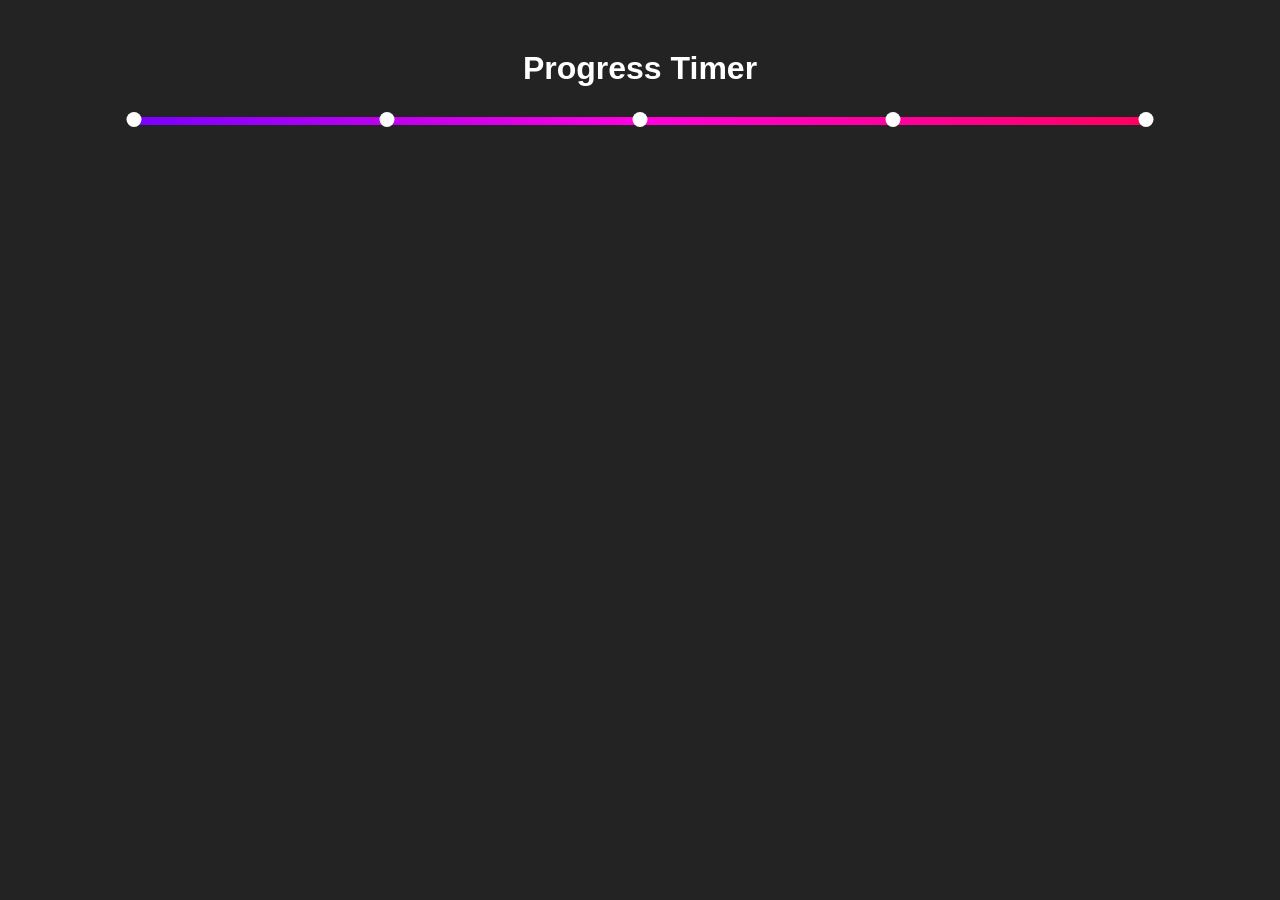
==== index.html @ 023f4b0c "Add files via upload" ====
<!DOCTYPE html>
<html lang="en">
<head>
    <meta charset="UTF-8">
    <!-- <meta name="viewport" content="width=device-width, initial-scale=1.0"> -->
    <title>Progress Counter</title>
    <link rel="stylesheet" href="style.css">
</head>
<body>

    <div class="container">
        <h1>Progress Timer</h1>
        <div class="progress-container">
            <div class="progress-bar">
                <div class="progress-fill" id="progress"></div>
                <div class="checkpoints">
                    <span class="dot" style="left: 0%"></span>
                    <span class="dot" style="left: 25%"></span>
                    <span class="dot" style="left: 50%"></span>
                    <span class="dot" style="left: 75%"></span>
                    <span class="dot" style="left: 100%"></span>
                </div>
            </div>
        </div>

        <div id="countdown-sections"></div>
    </div>
    
    <script src="script.js"></script>
    <script>
if ('serviceWorker' in navigator) {
    navigator.serviceWorker.register('service-worker.js')
    .then(() => console.log("Service Worker Registered"));
}
</script>
</body>
</html>
---- style.css ----
body {
    font-family: Arial, sans-serif;
    text-align: center;
    background-color: #232323;
    color: white;
}

.container {
    margin: 50px auto;
    width: 80%;
}

.progress-container {
    position: relative;
    margin: 30px auto;
    width: 100%;
    height: 20px;
}

.progress-bar {
    width: 100%;
    height: 8px;
    background: #191919;
    position: relative;
    border-radius: 4px;
}

.progress-fill {
    height: 100%;
    width: 0%;
    background: linear-gradient(90deg,#7a00ff,#ff00dc,#ff005e);
    transition: width 1s ease-in-out;
    border-radius: 4px;
}

.checkpoints {
    position: absolute;
    width: 100%;
    top: -5px;
}

.dot {
    position: absolute;
    width: 15px;
    height: 15px;
    background: #ffffff;
    border-radius: 50%;
    transform: translateX(-50%);
}

.countdown-section {
    margin: 20px 0;
    padding: 15px;
    background: #000000;
    border-radius: 10px;
    display: none;
    font-size: 16px;
    height: 120px;
}

.active {
    display: block;
}

.timer {
    font-size: 23px;
    font-weight: 500;
    margin-top: 10px;
}
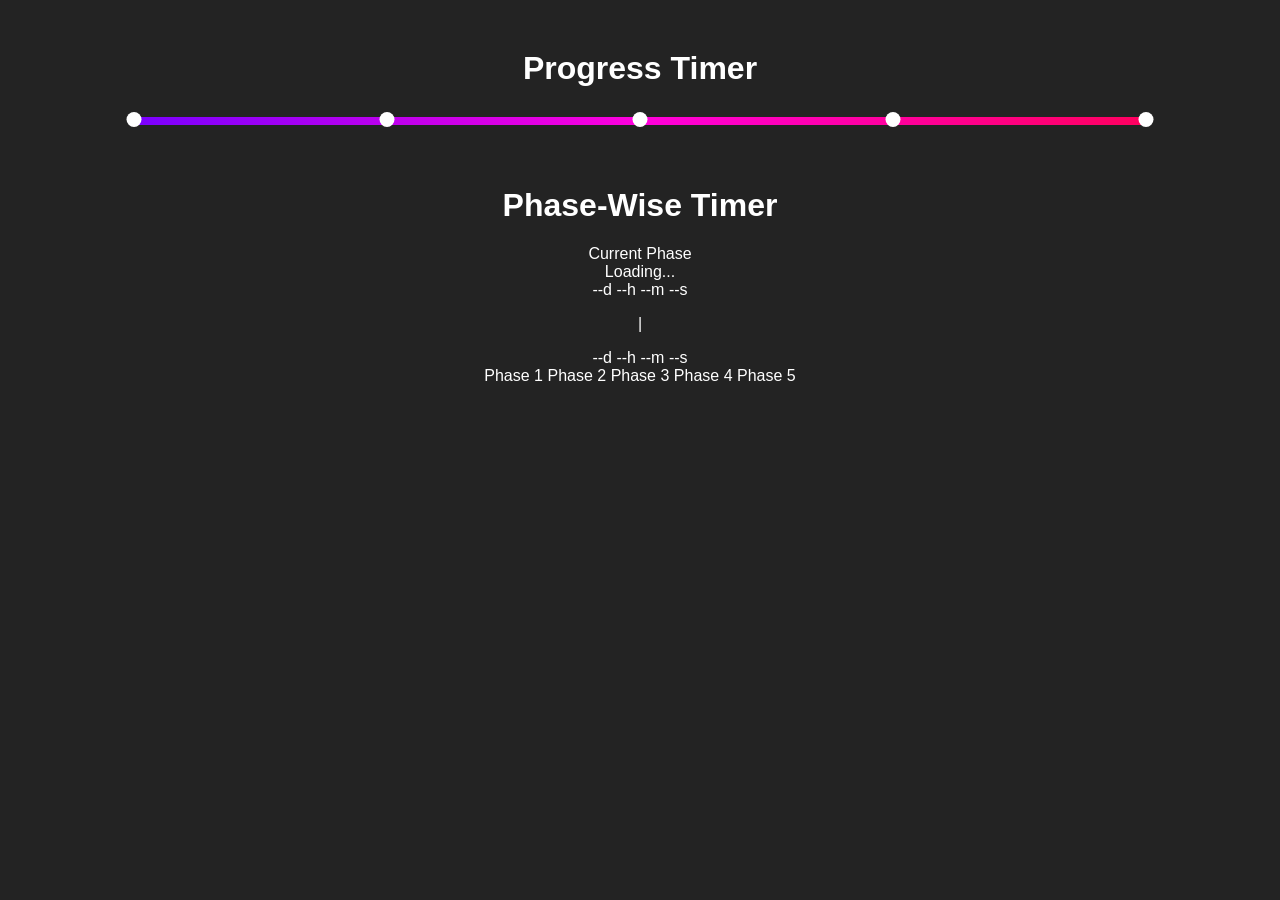
==== commit 6a99830b: "Update index.html" ====
--- a/index.html
+++ b/index.html
@@ -2,7 +2,7 @@
 <html lang="en">
 <head>
     <meta charset="UTF-8">
-    <!-- <meta name="viewport" content="width=device-width, initial-scale=1.0"> -->
+ <!--   <meta name="viewport" content="width=device-width, initial-scale=1.0"> -->
     <title>Progress Counter</title>
     <link rel="stylesheet" href="style.css">
 </head>
@@ -25,13 +25,33 @@
 
         <div id="countdown-sections"></div>
     </div>
+
+     <!-- 2nd -->
+    
+    <h1>Phase-Wise Timer</h1>
+    
+    <div class="container1">
+        <div class="phase-indicator">Current Phase</div>
+        <div class="active-phase" id="currentPhase">Loading...</div>
+        
+        <section>
+        <div class="timer1" id="elapsedTime">--d --h --m --s</div>
+           <p> | </p>
+        <div class="timer1" id="remainingTime">--d --h --m --s</div>
+        </section>
+        <div class="progress-container1">
+            <div class="progress-bar1" id="progressBar" style="width: 0%"></div>
+        </div>
+        <div class="phase-steps">
+            <span>Phase 1</span>
+            <span>Phase 2</span>
+            <span>Phase 3</span>
+            <span>Phase 4</span>
+            <span>Phase 5</span>
+        </div>
+    </div>
     
     <script src="script.js"></script>
-    <script>
-if ('serviceWorker' in navigator) {
-    navigator.serviceWorker.register('service-worker.js')
-    .then(() => console.log("Service Worker Registered"));
-}
-</script>
+    
 </body>
 </html>
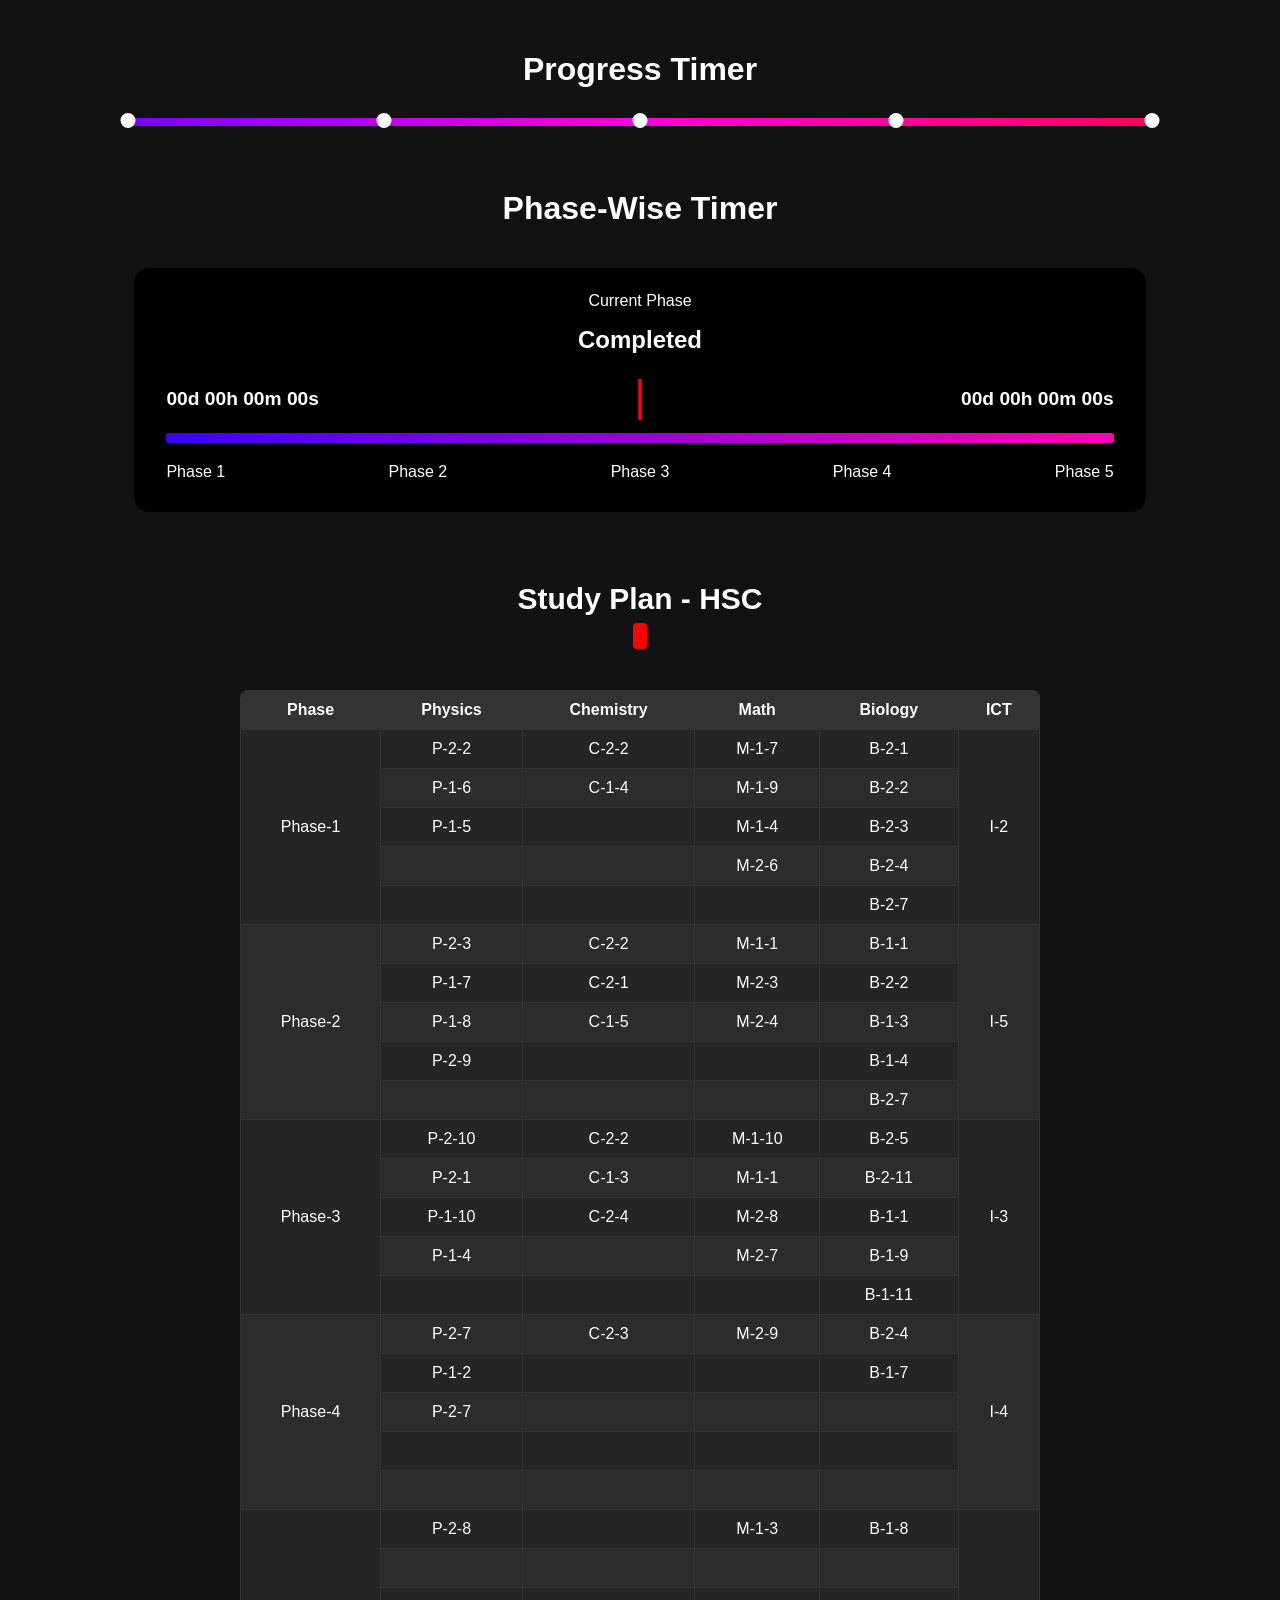
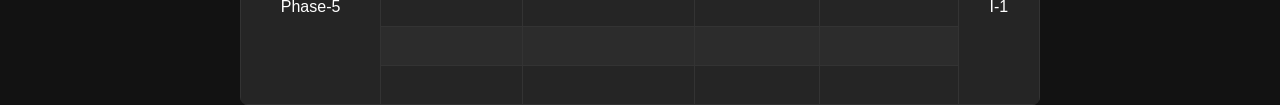
==== commit c27451dd: "Update index.html" ====
--- a/index.html
+++ b/index.html
@@ -50,6 +50,56 @@
             <span>Phase 5</span>
         </div>
     </div>
+
+        <!-- 3rd -->
+    
+    <div class="container22">
+        <h1 class="hh">Study Plan - HSC<br><span id="counter22"></span></h1>
+        <table>
+            <thead>
+                <tr>
+                    <th>Phase</th>
+                    <th>Physics</th>
+                    <th>Chemistry</th>
+                    <th>Math</th>
+                    <th>Biology</th>
+                    <th>ICT</th>
+                </tr>
+            </thead>
+            <tbody>
+    <tr><td rowspan="5">Phase-1</td><td>P-2-2</td><td>C-2-2</td><td>M-1-7</td><td>B-2-1</td><td rowspan="5">I-2</td></tr>
+    <tr><td>P-1-6</td><td>C-1-4</td><td>M-1-9</td><td>B-2-2</td></tr>
+    <tr><td>P-1-5</td><td></td><td>M-1-4</td><td>B-2-3</td></tr>
+    <tr><td></td><td></td><td>M-2-6</td><td>B-2-4</td></tr>
+    <tr class="ttt"><td></td><td></td><td></td><td>B-2-7</td></tr>
+
+    <tr><td rowspan="5">Phase-2</td><td>P-2-3</td><td>C-2-2</td><td>M-1-1</td><td>B-1-1</td><td rowspan="5">I-5</td></tr>
+    <tr><td>P-1-7</td><td>C-2-1</td><td>M-2-3</td><td>B-2-2</td></tr>
+    <tr><td>P-1-8</td><td>C-1-5</td><td>M-2-4</td><td>B-1-3</td></tr>
+    <tr><td>P-2-9</td><td></td><td></td><td>B-1-4</td></tr>
+    <tr class="ttt"><td></td><td></td><td></td><td>B-2-7</td></tr>
+
+    <tr><td rowspan="5">Phase-3</td><td>P-2-10</td><td>C-2-2</td><td>M-1-10</td><td>B-2-5</td><td rowspan="5">I-3</td></tr>
+    <tr><td>P-2-1</td><td>C-1-3</td><td>M-1-1</td><td>B-2-11</td></tr>
+    <tr><td>P-1-10</td><td>C-2-4</td><td>M-2-8</td><td>B-1-1</td></tr>
+    <tr><td>P-1-4</td><td></td><td>M-2-7</td><td>B-1-9</td></tr>
+    <tr class="ttt"><td></td><td></td><td></td><td>B-1-11</td></tr>
+
+    <tr><td rowspan="5">Phase-4</td><td>P-2-7</td><td>C-2-3</td><td>M-2-9</td><td>B-2-4</td><td rowspan="5">I-4</td></tr>
+    <tr><td>P-1-2</td><td></td><td></td><td>B-1-7</td></tr>
+    <tr><td>P-2-7</td><td></td><td></td><td></td></tr>
+    <tr><td></td><td></td><td></td><td></td></tr>
+    <tr class="ttt"><td></td><td></td><td></td><td></td></tr>
+
+    <tr><td rowspan="5">Phase-5</td><td>P-2-8</td><td></td><td>M-1-3</td><td>B-1-8</td><td rowspan="5">I-1</td></tr>
+    <tr><td></td><td></td><td></td><td></td></tr>
+    <tr><td></td><td></td><td></td><td></td></tr>
+    <tr><td></td><td></td><td></td><td></td></tr>
+    <tr><td></td><td></td><td></td><td></td></tr>
+    
+</tbody>
+        </table>
+    </div>
     
     <script src="script.js"></script>
     
--- a/style.css
+++ b/style.css
@@ -3,10 +3,11 @@
     text-align: center;
     background-color: #232323;
     color: white;
+    font-weight: ;
 }
 
 .container {
-    margin: 50px auto;
+    margin-top: 30px;
     width: 80%;
 }
 
@@ -67,3 +68,179 @@
     font-weight: 500;
     margin-top: 10px;
 }
+
+
+/* 2nd */
+
+
+
+body {
+            font-family: Arial, sans-serif;
+            background: #171717;
+            display: block;
+            justify-content: center;
+            align-items: center;
+            text-align: center;
+            min-height: ;
+            margin: 0;
+        }
+
+        .container1 {
+            width: 74%;
+            background:#000000;
+            background-size: 100%;
+            background-repeat: no-repeat;
+            backdrop-filter: blur(20px);
+            padding: 2rem;
+            border-radius: 15px;
+            margin-top: 20px;
+            height: 180px;
+            
+        }
+
+        .phase-indicator {
+            text-align: center;
+            color: white;
+            margin-bottom: 1rem;
+            margin-top: -0.5rem;
+            background: ;
+        }
+
+        .active-phase {
+            font-size: 1.5rem;
+            color: white;
+            font-weight: bold;
+            margin: 1rem 0;
+            text-align: center;
+        }
+        
+        section{
+            display: flex;
+            color: white;
+            flex-direction: row;
+            justify-content: center;
+            margin-bottom: 5px;
+            text-align: center;
+        }
+        
+        p{
+            font-size: 2.8rem;
+            color: red;
+            margin: 0 auto;
+        }
+
+        .timer1 {
+            font-size: 1.2rem;
+            text-align: center;
+            margin: 1.1rem 0;
+            color: white;
+            font-weight: 600;
+        }
+
+        .progress-container1 {
+            height: 10px;
+            background: #242424;
+            border-radius: 3px;
+            position: relative;
+        }
+
+        .progress-bar1 {
+            height: 100%;
+            background: linear-gradient(90deg,#3b00ff,#ff00b2);
+            border-radius: 3px;
+            transition: width 1s ease-in-out;
+        }
+
+        .phase-steps {
+            display: flex;
+            justify-content: space-between;
+            margin-top: 1.3rem;
+            color: white;
+            font-size: 1rem;
+            column-gap: 1rem;
+        }
+
+
+
+
+body {
+    background-color: #121212;
+    color: #ffffff;
+    font-family: Arial, sans-serif;
+    display: flex;
+    justify-content: center;
+    align-items: center;
+    flex-direction: column;
+}
+
+.container22 {
+    width: 90%;
+    max-width: 800px;
+    text-align: center;
+    margin-top: 50px;
+}
+
+.hh {
+    margin-bottom: 40px;
+    font-size: 30px;
+    
+}
+
+#counter22{
+    padding: 2px 7px;
+    font-weight: 600;
+    background: red;
+    position: ;
+    font-size: 20px;
+    border-radius: 4px;
+    color: ;
+    
+}
+
+table {
+    width: 100%;
+    border-collapse: collapse;
+    background-color: #1e1e1e;
+    border-radius: 8px;
+    overflow: hidden;
+}
+
+th, td {
+    border: 1px solid #333;
+    padding: 10px;
+    text-align: center;
+}
+
+th {
+    background-color: #333;
+}
+
+td {
+    background-color: #252525;
+}
+
+td {
+    background-color: #252525;
+    padding: 10px;
+    text-align: center;
+    vertical-align: middle; /* টেক্সট সেন্টারে রাখতে */
+    height: 100%; /* স্বাভাবিক উচ্চতা বজায় রাখা */
+    min-height: 18px; /* ন্যূনতম উচ্চতা নির্ধারণ */
+    display: table-cell; /* প্রতিটি টিডিকে সঠিকভাবে টেবিল সেলের মতো আচরণ করানো */
+}
+
+td:empty::before {
+    content: "\00a0"; /* ফাঁকা টিডির মধ্যে non-breaking space (nbsp) যুক্ত করা */
+    display: block;
+    min-height: 18px; /* ন্যূনতম উচ্চতা নির্ধারণ */
+}
+
+/* প্রতিটি Phase-এর নিচে চিকন বর্ডার */
+.ttt {
+    border-bottom: 1.4px solid #555;
+}
+
+/* জোড় সংখ্যা সারিগুলোর ব্যাকগ্রাউন্ড পরিবর্তন */
+tr:nth-child(even) td {
+    background-color: #2c2c2c;
+}
